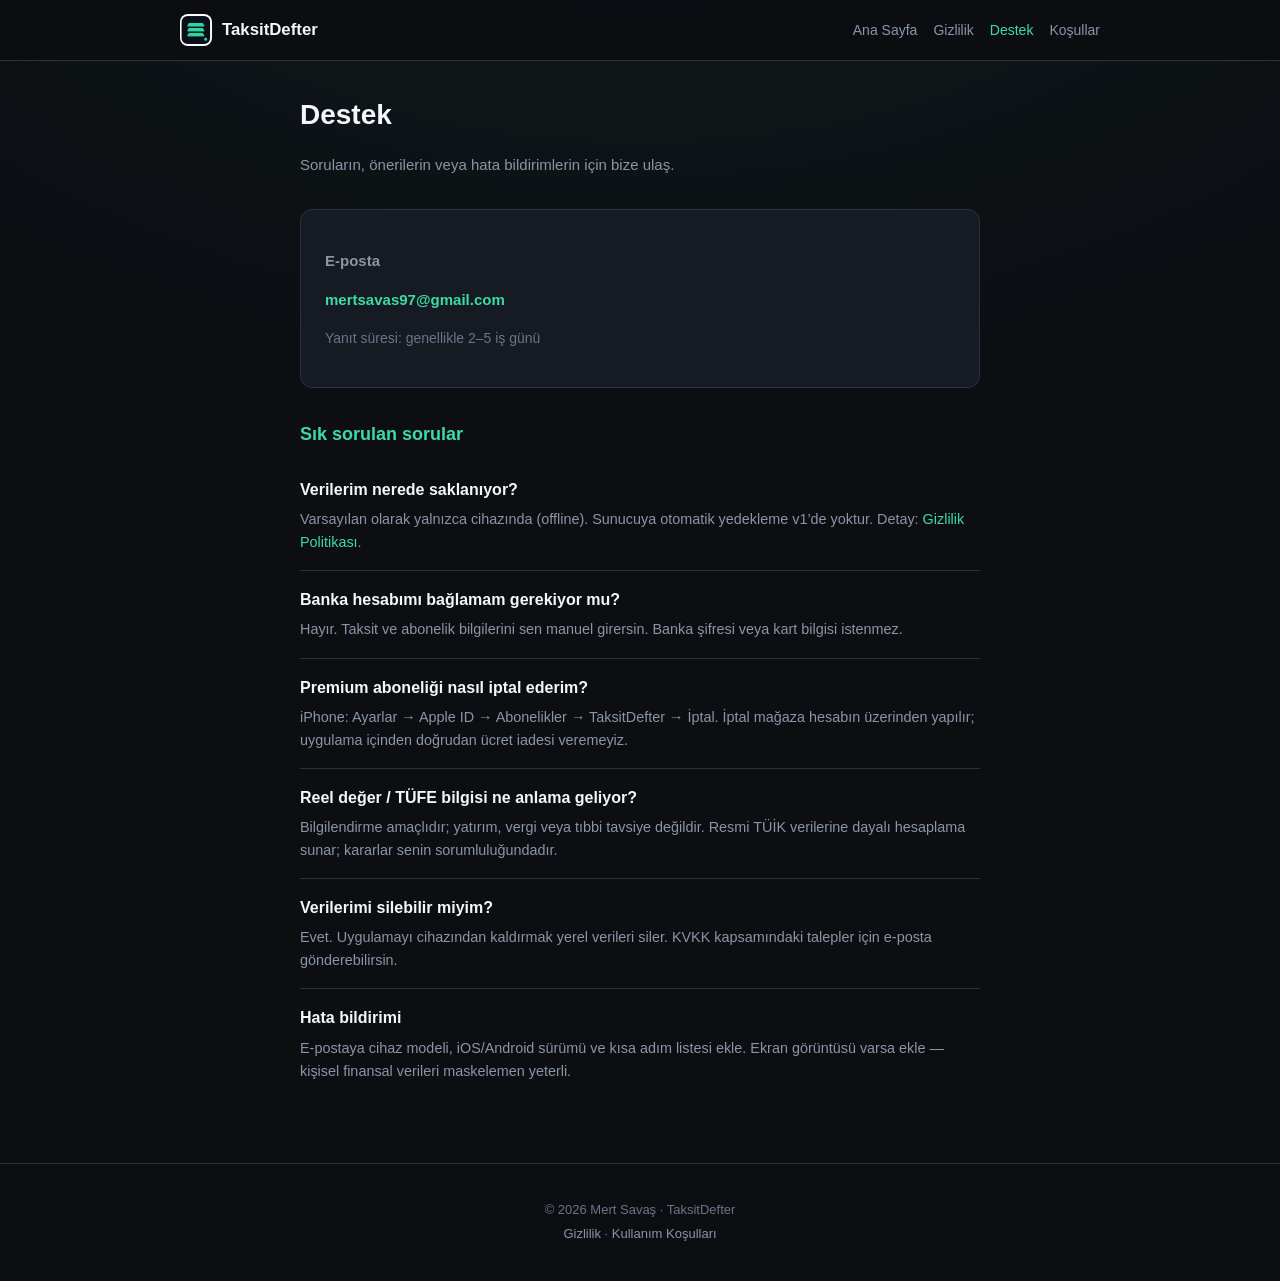
==== destek/index.html @ 7ae55ca7 "Update TaksitDefter marketing and legal pages. App Store gizlilik, destek ve kullanım koşulları." ====
<!DOCTYPE html>
<html lang="tr">
  <head>
    <meta charset="utf-8" />
    <meta name="viewport" content="width=device-width, initial-scale=1" />
    <meta name="description" content="TaksitDefter destek ve iletişim." />
    <title>Destek — TaksitDefter</title>
    <link rel="icon" href="/assets/img/icon.png" type="image/png" />
    <link rel="stylesheet" href="/assets/css/site.css" />
  </head>
  <body>
    <header class="site-header">
      <div class="site-header-inner">
        <a class="brand" href="/">
          <img src="/assets/img/icon.png" width="32" height="32" alt="" />
          TaksitDefter
        </a>
        <nav class="nav" aria-label="Ana menü">
          <a href="/">Ana Sayfa</a>
          <a href="/gizlilik/">Gizlilik</a>
          <a href="/destek/" aria-current="page">Destek</a>
          <a href="/kullanim-kosullari/">Koşullar</a>
        </nav>
      </div>
    </header>

    <main class="legal-doc">
      <h1>Destek</h1>
      <p class="legal-meta">Soruların, önerilerin veya hata bildirimlerin için bize ulaş.</p>

      <div class="contact-box">
        <p><strong>E-posta</strong></p>
        <p><a href="mailto:mertsavas97@gmail.com">mertsavas97@gmail.com</a></p>
        <p style="margin-top: 0.75rem; font-size: 0.875rem; color: var(--text-muted)">
          Yanıt süresi: genellikle 2–5 iş günü
        </p>
      </div>

      <h2>Sık sorulan sorular</h2>

      <div class="faq-item">
        <strong>Verilerim nerede saklanıyor?</strong>
        <p>
          Varsayılan olarak yalnızca cihazında (offline). Sunucuya otomatik yedekleme v1’de yoktur. Detay:
          <a href="/gizlilik/">Gizlilik Politikası</a>.
        </p>
      </div>

      <div class="faq-item">
        <strong>Banka hesabımı bağlamam gerekiyor mu?</strong>
        <p>Hayır. Taksit ve abonelik bilgilerini sen manuel girersin. Banka şifresi veya kart bilgisi istenmez.</p>
      </div>

      <div class="faq-item">
        <strong>Premium aboneliği nasıl iptal ederim?</strong>
        <p>
          iPhone: Ayarlar → Apple ID → Abonelikler → TaksitDefter → İptal. İptal mağaza hesabın üzerinden yapılır;
          uygulama içinden doğrudan ücret iadesi veremeyiz.
        </p>
      </div>

      <div class="faq-item">
        <strong>Reel değer / TÜFE bilgisi ne anlama geliyor?</strong>
        <p>
          Bilgilendirme amaçlıdır; yatırım, vergi veya tıbbi tavsiye değildir. Resmi TÜİK verilerine dayalı
          hesaplama sunar; kararlar senin sorumluluğundadır.
        </p>
      </div>

      <div class="faq-item">
        <strong>Verilerimi silebilir miyim?</strong>
        <p>
          Evet. Uygulamayı cihazından kaldırmak yerel verileri siler. KVKK kapsamındaki talepler için e-posta
          gönderebilirsin.
        </p>
      </div>

      <div class="faq-item">
        <strong>Hata bildirimi</strong>
        <p>
          E-postaya cihaz modeli, iOS/Android sürümü ve kısa adım listesi ekle. Ekran görüntüsü varsa ekle — kişisel
          finansal verileri maskelemen yeterli.
        </p>
      </div>
    </main>

    <footer class="site-footer">
      <p>© 2026 Mert Savaş · TaksitDefter</p>
      <p><a href="/gizlilik/">Gizlilik</a> · <a href="/kullanim-kosullari/">Kullanım Koşulları</a></p>
    </footer>
  </body>
</html>
---- assets/css/site.css ----
/* TaksitDefter — marketing site (App Store / KVKK) */
:root {
  --canvas: #0c0e12;
  --surface: #161a22;
  --surface-elevated: #1e2430;
  --border: #2a3140;
  --text: #f4f6fa;
  --text-secondary: #8b95a8;
  --text-muted: #6b7589;
  --accent: #3ddba3;
  --accent-warm: #e8a838;
  --max: 720px;
  --font: -apple-system, BlinkMacSystemFont, 'Segoe UI', Roboto, 'Helvetica Neue', sans-serif;
}

*,
*::before,
*::after {
  box-sizing: border-box;
}

html {
  scroll-behavior: smooth;
}

body {
  margin: 0;
  font-family: var(--font);
  background: var(--canvas);
  background-image: radial-gradient(ellipse 80% 50% at 50% -20%, rgba(61, 219, 163, 0.08), transparent);
  color: var(--text);
  line-height: 1.6;
  -webkit-font-smoothing: antialiased;
  min-height: 100vh;
}

a {
  color: var(--accent);
  text-decoration: none;
}

a:hover {
  text-decoration: underline;
}

.site-header {
  position: sticky;
  top: 0;
  z-index: 100;
  background: rgba(12, 14, 18, 0.92);
  backdrop-filter: blur(12px);
  border-bottom: 1px solid var(--border);
}

.site-header-inner {
  max-width: 960px;
  margin: 0 auto;
  padding: 0.875rem 1.25rem;
  display: flex;
  align-items: center;
  justify-content: space-between;
  gap: 1rem;
}

.brand {
  display: flex;
  align-items: center;
  gap: 0.625rem;
  color: var(--text);
  text-decoration: none;
  font-weight: 700;
  font-size: 1.05rem;
}

.brand:hover {
  text-decoration: none;
}

.brand img {
  width: 32px;
  height: 32px;
  border-radius: 8px;
}

.nav {
  display: flex;
  flex-wrap: wrap;
  gap: 0.25rem 1rem;
  font-size: 0.875rem;
}

.nav a {
  color: var(--text-secondary);
  text-decoration: none;
  padding: 0.25rem 0;
}

.nav a:hover,
.nav a[aria-current='page'] {
  color: var(--accent);
}

main {
  max-width: var(--max);
  margin: 0 auto;
  padding: 2rem 1.25rem 4rem;
}

.hero {
  text-align: center;
  padding: 2.5rem 0 3rem;
}

.hero-icon {
  width: 88px;
  height: 88px;
  border-radius: 20px;
  margin-bottom: 1.25rem;
  box-shadow: 0 8px 32px rgba(61, 219, 163, 0.12);
}

.hero h1 {
  font-size: clamp(1.75rem, 5vw, 2.25rem);
  font-weight: 700;
  margin: 0 0 0.75rem;
  letter-spacing: -0.02em;
}

.tagline {
  font-size: 1.125rem;
  color: var(--accent);
  margin: 0 0 1rem;
  font-weight: 500;
}

.lead {
  color: var(--text-secondary);
  font-size: 1.05rem;
  max-width: 32rem;
  margin: 0 auto 2rem;
}

.card-grid {
  display: grid;
  gap: 1rem;
  margin: 2rem 0;
}

@media (min-width: 560px) {
  .card-grid {
    grid-template-columns: repeat(2, 1fr);
  }
}

.card {
  background: var(--surface);
  border: 1px solid var(--border);
  border-radius: 12px;
  padding: 1.25rem;
}

.card h3 {
  margin: 0 0 0.5rem;
  font-size: 1rem;
  color: var(--text);
}

.card p {
  margin: 0;
  font-size: 0.9rem;
  color: var(--text-secondary);
}

.disclaimer-banner {
  background: var(--surface-elevated);
  border: 1px solid var(--border);
  border-left: 3px solid var(--accent-warm);
  border-radius: 8px;
  padding: 1rem 1.125rem;
  font-size: 0.875rem;
  color: var(--text-secondary);
  margin: 2rem 0;
}

.legal-doc h1 {
  font-size: 1.75rem;
  margin: 0 0 0.5rem;
}

.legal-meta {
  color: var(--text-muted);
  font-size: 0.875rem;
  margin-bottom: 2rem;
}

.legal-doc h2 {
  font-size: 1.125rem;
  margin: 2rem 0 0.75rem;
  color: var(--accent);
}

.legal-doc h3 {
  font-size: 1rem;
  margin: 1.25rem 0 0.5rem;
}

.legal-doc p,
.legal-doc li {
  color: var(--text-secondary);
  font-size: 0.9375rem;
}

.legal-doc ul {
  padding-left: 1.25rem;
}

.legal-doc li {
  margin-bottom: 0.35rem;
}

.contact-box {
  background: var(--surface);
  border: 1px solid var(--border);
  border-radius: 12px;
  padding: 1.5rem;
  margin: 1.5rem 0;
}

.contact-box a {
  font-weight: 600;
}

.faq-item {
  border-bottom: 1px solid var(--border);
  padding: 1rem 0;
}

.faq-item:last-child {
  border-bottom: none;
}

.faq-item strong {
  display: block;
  color: var(--text);
  margin-bottom: 0.35rem;
}

.faq-item p {
  margin: 0;
  color: var(--text-secondary);
  font-size: 0.9rem;
}

.site-footer {
  border-top: 1px solid var(--border);
  padding: 2rem 1.25rem;
  text-align: center;
  color: var(--text-muted);
  font-size: 0.8125rem;
}

.site-footer p {
  margin: 0.25rem 0;
}

.site-footer a {
  color: var(--text-secondary);
}
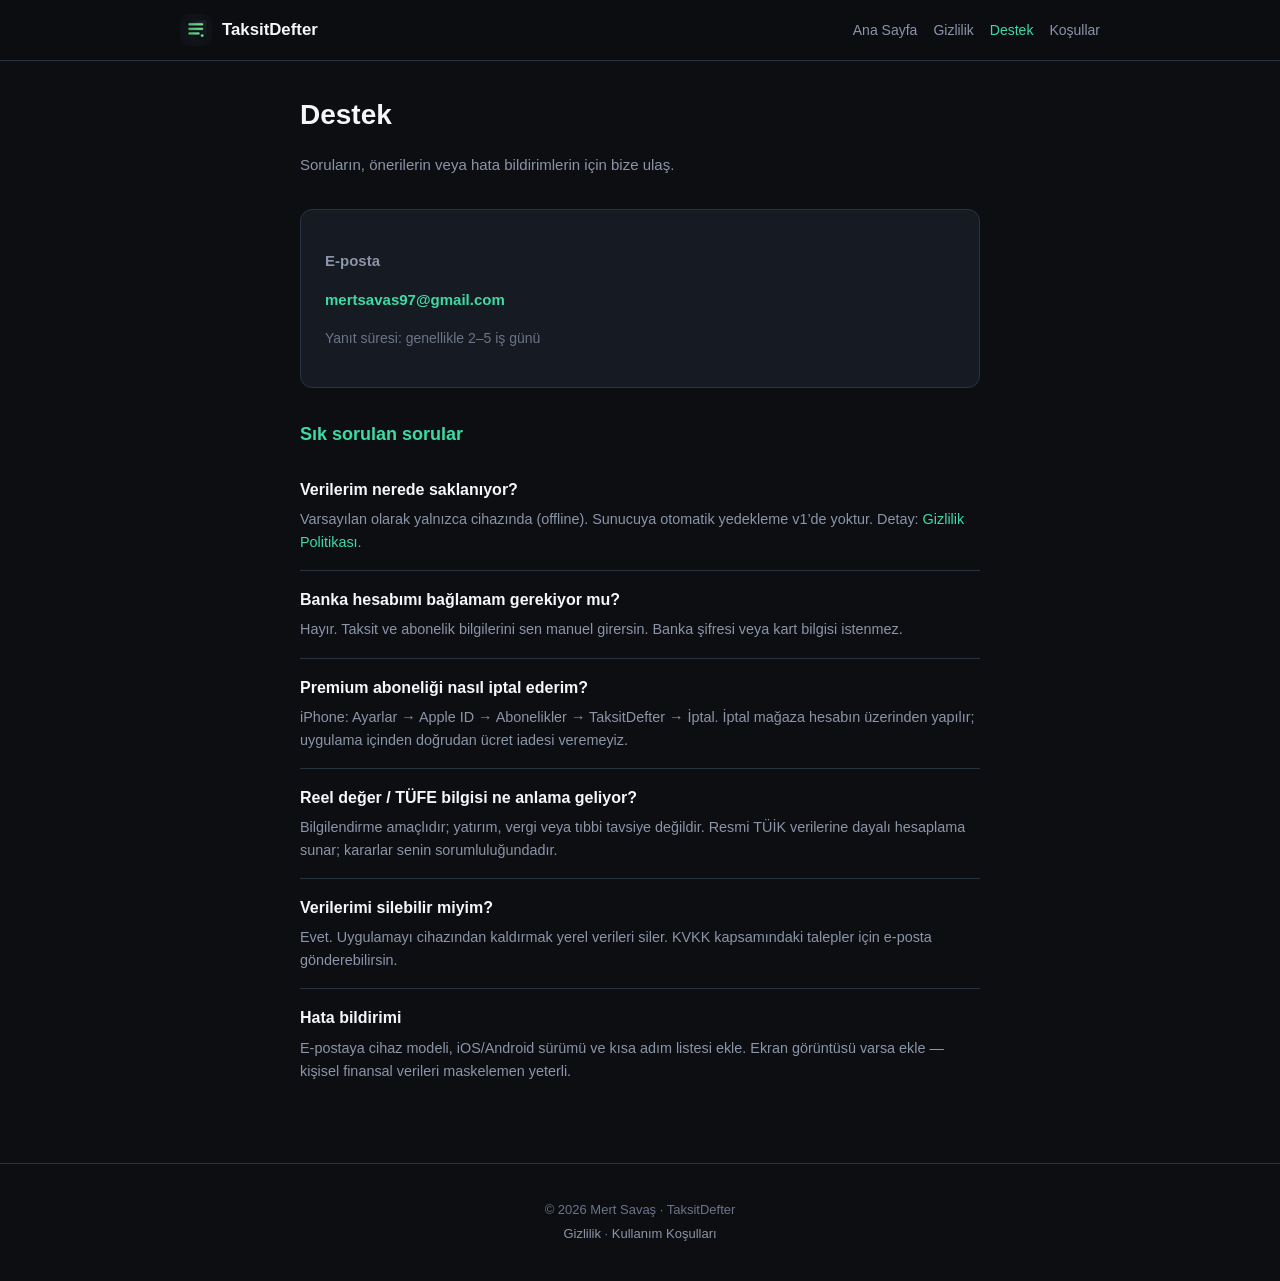
==== commit 8a694541: "Add app-ads.txt for AdMob store verification." ====
--- a/destek/index.html
+++ b/destek/index.html
@@ -5,14 +5,15 @@
     <meta name="viewport" content="width=device-width, initial-scale=1" />
     <meta name="description" content="TaksitDefter destek ve iletişim." />
     <title>Destek — TaksitDefter</title>
-    <link rel="icon" href="/assets/img/icon.png" type="image/png" />
+    <link rel="icon" href="/assets/img/favicon.png" type="image/png" sizes="32x32" />
+    <link rel="apple-touch-icon" href="/assets/img/apple-touch-icon.png" sizes="180x180" />
     <link rel="stylesheet" href="/assets/css/site.css" />
   </head>
   <body>
     <header class="site-header">
       <div class="site-header-inner">
         <a class="brand" href="/">
-          <img src="/assets/img/icon.png" width="32" height="32" alt="" />
+          <img src="/assets/img/favicon.png" width="32" height="32" alt="" />
           TaksitDefter
         </a>
         <nav class="nav" aria-label="Ana menü">
--- a/assets/css/site.css
+++ b/assets/css/site.css
@@ -27,7 +27,6 @@
   margin: 0;
   font-family: var(--font);
   background: var(--canvas);
-  background-image: radial-gradient(ellipse 80% 50% at 50% -20%, rgba(61, 219, 163, 0.08), transparent);
   color: var(--text);
   line-height: 1.6;
   -webkit-font-smoothing: antialiased;
